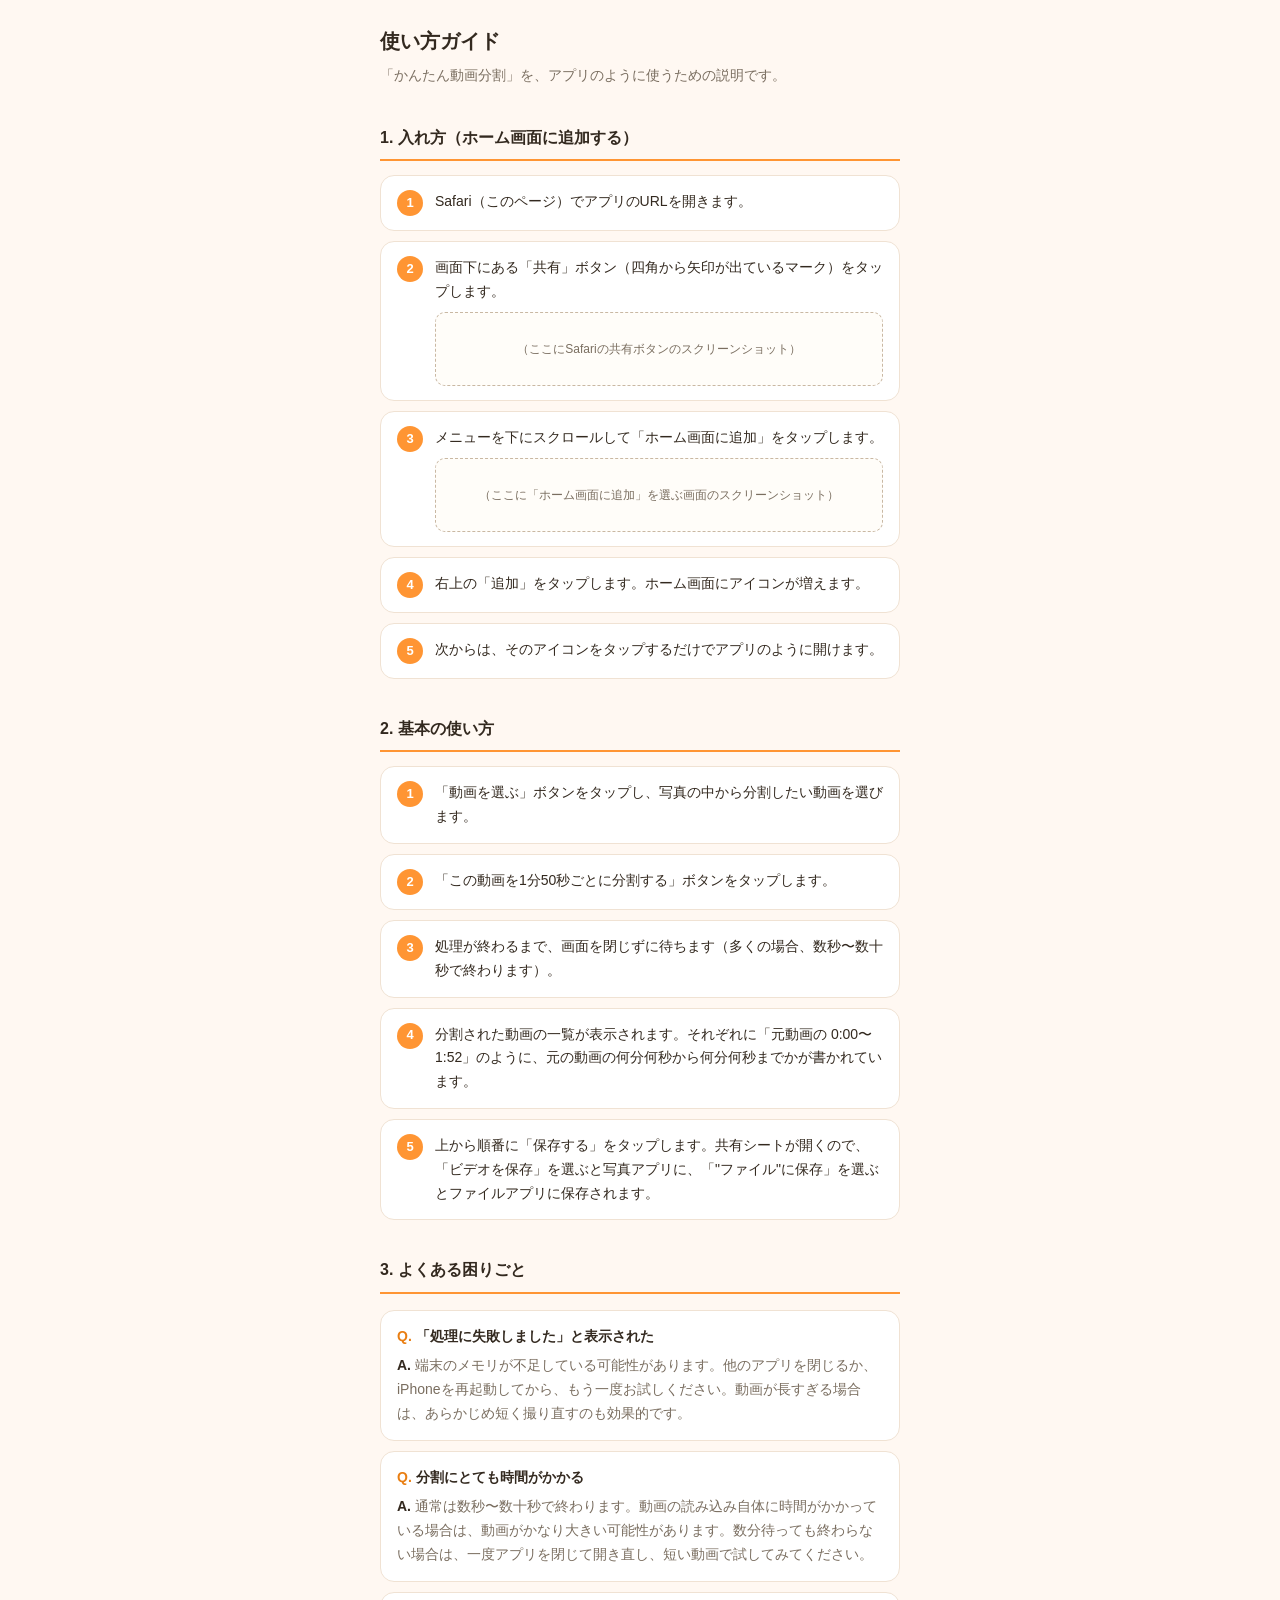
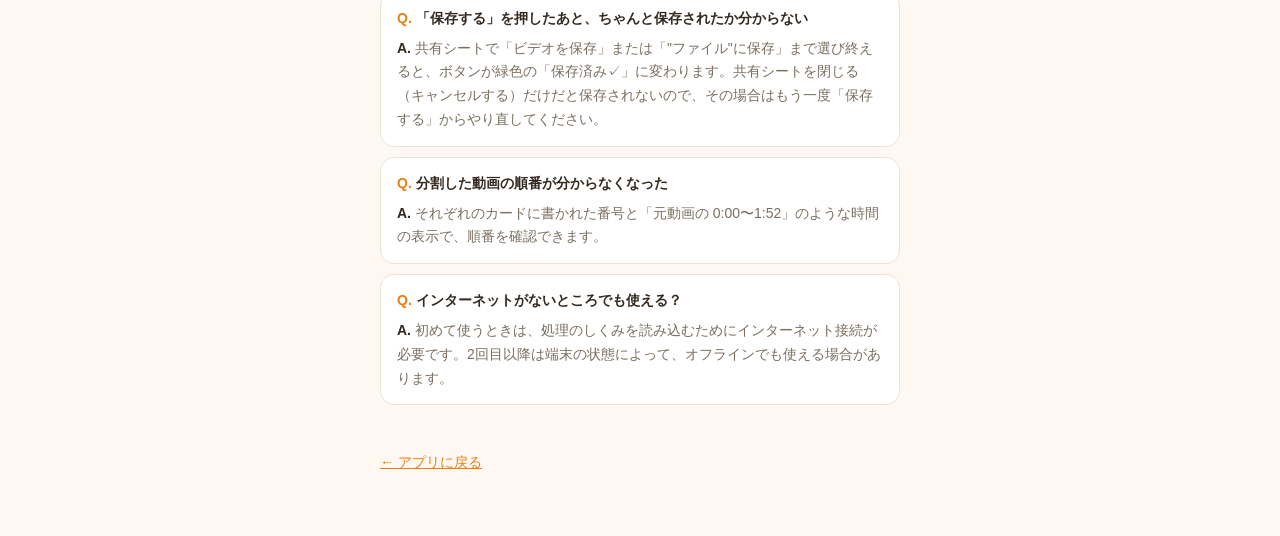
==== manual.html @ d636e201 "Switch save flow to Web Share API for reliable saving - Save button now opens the native share sheet" ====
<!DOCTYPE html>
<html lang="ja">
<head>
<meta charset="UTF-8">
<meta name="viewport" content="width=device-width, initial-scale=1">
<title>使い方 - かんたん動画分割</title>
<style>
  :root {
    --bg: #fff8f2;
    --card: #ffffff;
    --accent: #ff9533;
    --accent-dark: #e97e12;
    --text: #33291f;
    --text-sub: #7a6e60;
    --border: #f0e2d3;
  }
  * { box-sizing: border-box; }
  body {
    margin: 0;
    background: var(--bg);
    color: var(--text);
    font-family: -apple-system, BlinkMacSystemFont, "Hiragino Sans", "Yu Gothic", sans-serif;
    line-height: 1.7;
  }
  .wrap { max-width: 560px; margin: 0 auto; padding: 24px 20px 60px; }
  h1 { font-size: 20px; margin: 0 0 6px; }
  .lead { color: var(--text-sub); font-size: 14px; margin: 0 0 28px; }
  h2 {
    font-size: 16px;
    margin: 36px 0 14px;
    padding-bottom: 8px;
    border-bottom: 2px solid var(--accent);
  }
  ol.steps { list-style: none; margin: 0; padding: 0; }
  ol.steps > li {
    display: flex;
    gap: 12px;
    background: var(--card);
    border: 1px solid var(--border);
    border-radius: 14px;
    padding: 14px 16px;
    margin-bottom: 10px;
    align-items: flex-start;
  }
  .step-num {
    flex: none;
    width: 26px; height: 26px;
    border-radius: 50%;
    background: var(--accent);
    color: #fff;
    font-size: 13px;
    font-weight: 700;
    display: flex; align-items: center; justify-content: center;
  }
  .step-text { font-size: 14px; }
  .shot-box {
    margin-top: 8px;
    border: 1px dashed #c9b8a3;
    border-radius: 10px;
    background: #fffdf9;
    color: var(--text-sub);
    font-size: 12px;
    text-align: center;
    padding: 26px 10px;
  }
  .faq {
    background: var(--card);
    border: 1px solid var(--border);
    border-radius: 14px;
    padding: 14px 16px;
    margin-bottom: 10px;
  }
  .faq dt {
    font-weight: 700;
    font-size: 14px;
    margin-bottom: 6px;
  }
  .faq dt::before { content: "Q. "; color: var(--accent-dark); }
  .faq dd {
    margin: 0;
    font-size: 14px;
    color: var(--text-sub);
  }
  .faq dd::before { content: "A. "; color: var(--text); font-weight: 700; }
  a { color: var(--accent-dark); }
  .back {
    display: inline-block;
    margin-top: 30px;
    font-size: 14px;
  }
</style>
</head>
<body>
<div class="wrap">
  <h1>使い方ガイド</h1>
  <p class="lead">「かんたん動画分割」を、アプリのように使うための説明です。</p>

  <h2>1. 入れ方（ホーム画面に追加する）</h2>
  <ol class="steps">
    <li><span class="step-num">1</span><span class="step-text">Safari（このページ）でアプリのURLを開きます。</span></li>
    <li><span class="step-num">2</span><span class="step-text">画面下にある「共有」ボタン（四角から矢印が出ているマーク）をタップします。
      <div class="shot-box">（ここにSafariの共有ボタンのスクリーンショット）</div>
    </span></li>
    <li><span class="step-num">3</span><span class="step-text">メニューを下にスクロールして「ホーム画面に追加」をタップします。
      <div class="shot-box">（ここに「ホーム画面に追加」を選ぶ画面のスクリーンショット）</div>
    </span></li>
    <li><span class="step-num">4</span><span class="step-text">右上の「追加」をタップします。ホーム画面にアイコンが増えます。</span></li>
    <li><span class="step-num">5</span><span class="step-text">次からは、そのアイコンをタップするだけでアプリのように開けます。</span></li>
  </ol>

  <h2>2. 基本の使い方</h2>
  <ol class="steps">
    <li><span class="step-num">1</span><span class="step-text">「動画を選ぶ」ボタンをタップし、写真の中から分割したい動画を選びます。</span></li>
    <li><span class="step-num">2</span><span class="step-text">「この動画を1分50秒ごとに分割する」ボタンをタップします。</span></li>
    <li><span class="step-num">3</span><span class="step-text">処理が終わるまで、画面を閉じずに待ちます（多くの場合、数秒〜数十秒で終わります）。</span></li>
    <li><span class="step-num">4</span><span class="step-text">分割された動画の一覧が表示されます。それぞれに「元動画の 0:00〜1:52」のように、元の動画の何分何秒から何分何秒までかが書かれています。</span></li>
    <li><span class="step-num">5</span><span class="step-text">上から順番に「保存する」をタップします。共有シートが開くので、「ビデオを保存」を選ぶと写真アプリに、「"ファイル"に保存」を選ぶとファイルアプリに保存されます。</span></li>
  </ol>

  <h2>3. よくある困りごと</h2>
  <dl>
    <div class="faq">
      <dt>「処理に失敗しました」と表示された</dt>
      <dd>端末のメモリが不足している可能性があります。他のアプリを閉じるか、iPhoneを再起動してから、もう一度お試しください。動画が長すぎる場合は、あらかじめ短く撮り直すのも効果的です。</dd>
    </div>
    <div class="faq">
      <dt>分割にとても時間がかかる</dt>
      <dd>通常は数秒〜数十秒で終わります。動画の読み込み自体に時間がかかっている場合は、動画がかなり大きい可能性があります。数分待っても終わらない場合は、一度アプリを閉じて開き直し、短い動画で試してみてください。</dd>
    </div>
    <div class="faq">
      <dt>「保存する」を押したあと、ちゃんと保存されたか分からない</dt>
      <dd>共有シートで「ビデオを保存」または「"ファイル"に保存」まで選び終えると、ボタンが緑色の「保存済み✓」に変わります。共有シートを閉じる（キャンセルする）だけだと保存されないので、その場合はもう一度「保存する」からやり直してください。</dd>
    </div>
    <div class="faq">
      <dt>分割した動画の順番が分からなくなった</dt>
      <dd>それぞれのカードに書かれた番号と「元動画の 0:00〜1:52」のような時間の表示で、順番を確認できます。</dd>
    </div>
    <div class="faq">
      <dt>インターネットがないところでも使える？</dt>
      <dd>初めて使うときは、処理のしくみを読み込むためにインターネット接続が必要です。2回目以降は端末の状態によって、オフラインでも使える場合があります。</dd>
    </div>
  </dl>

  <a class="back" href="index.html">← アプリに戻る</a>
</div>
</body>
</html>
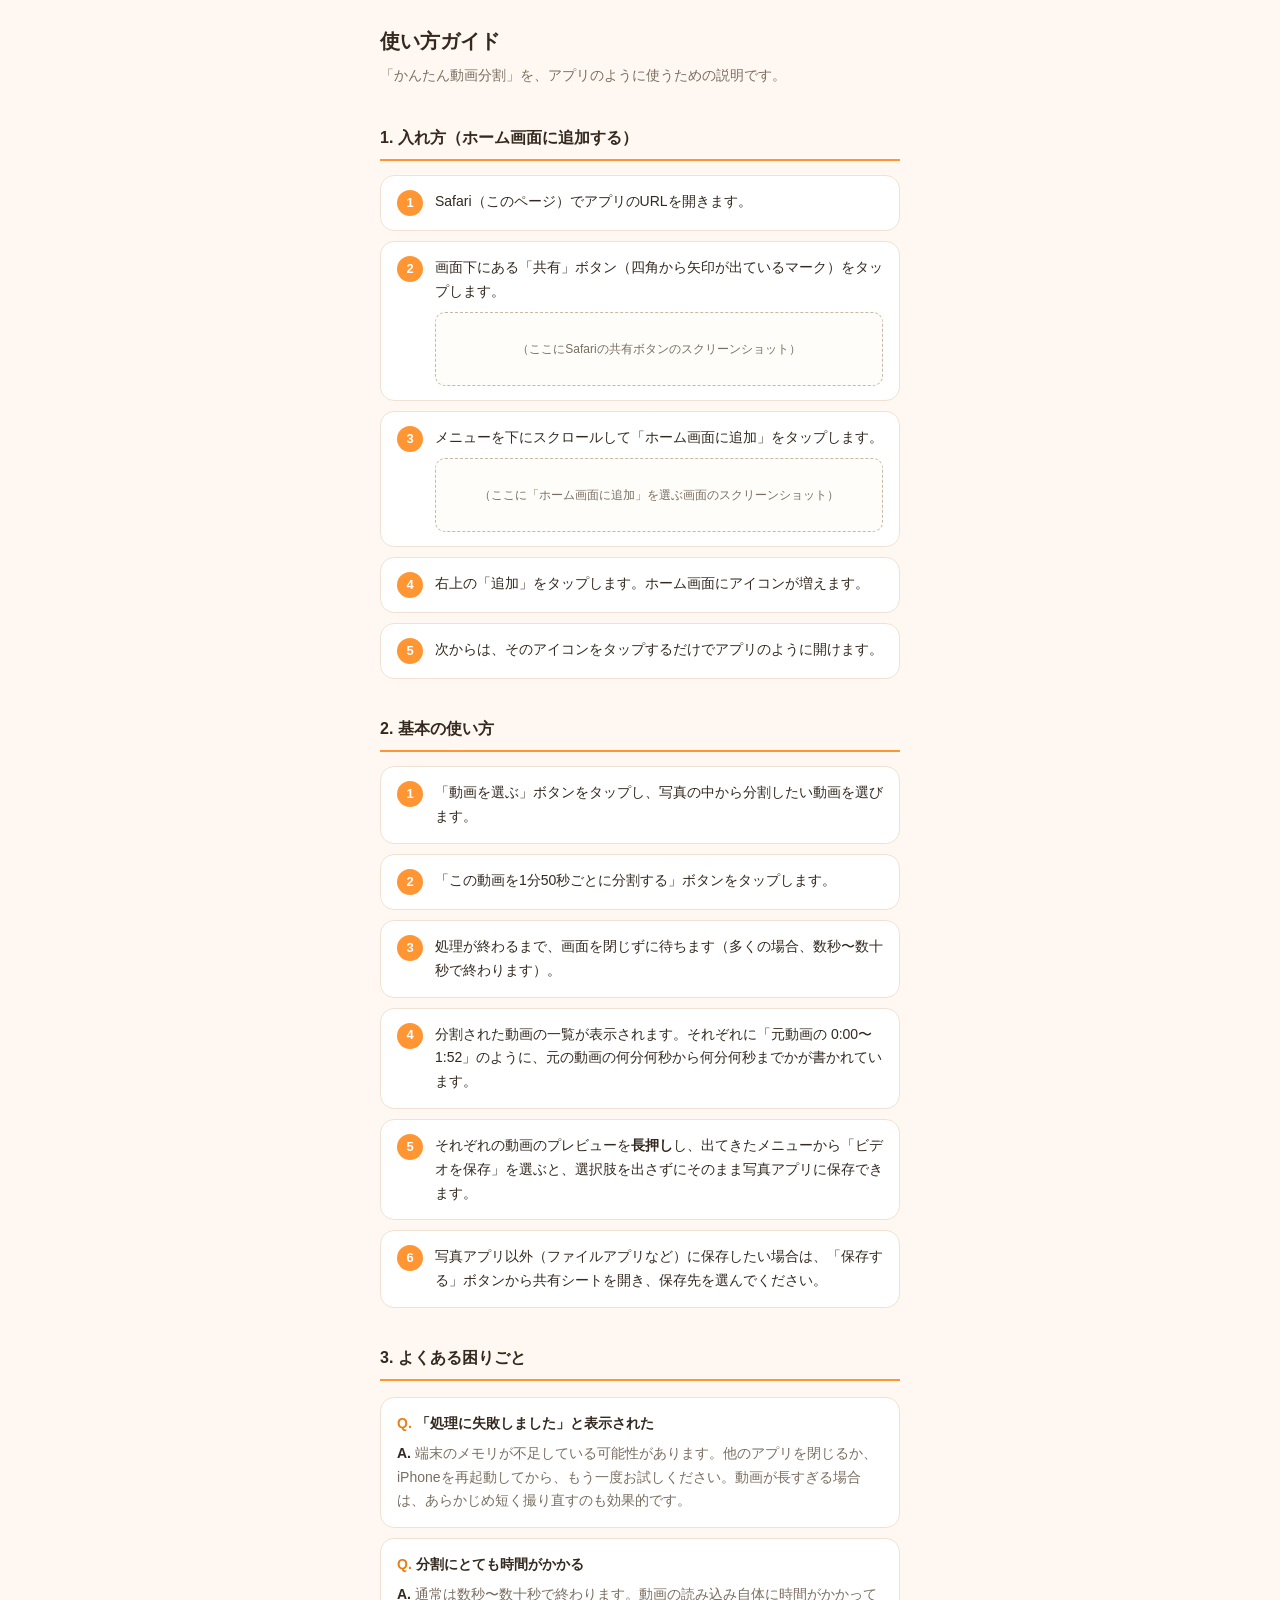
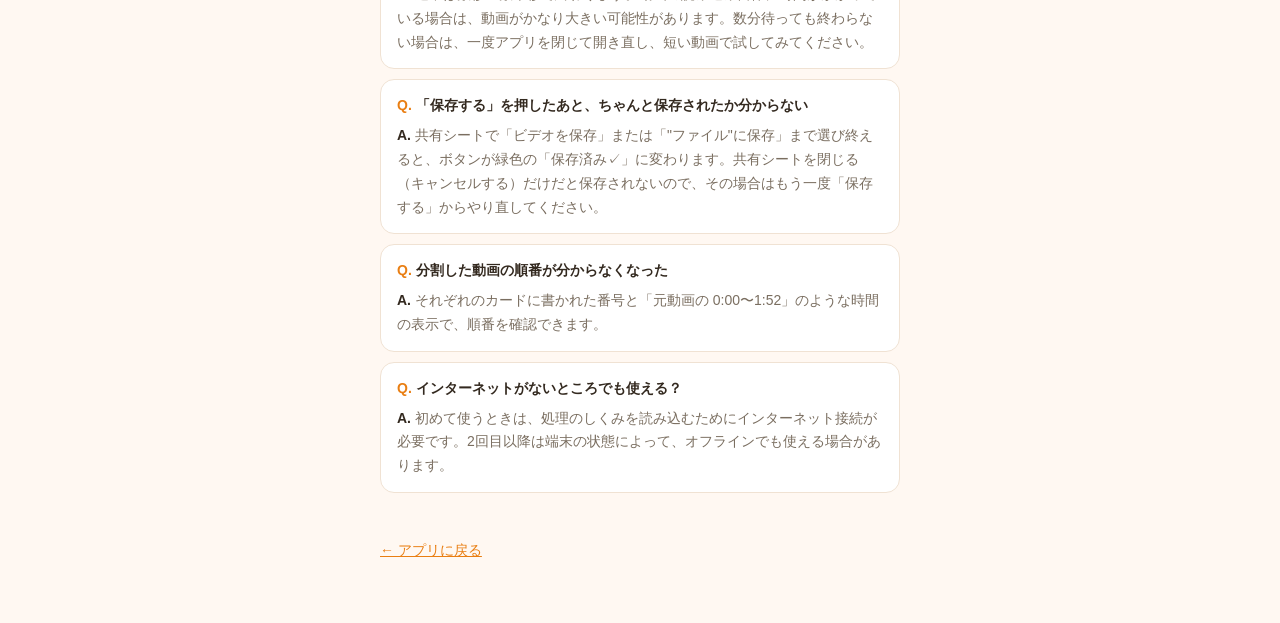
==== commit 4bcc7b69: "Add long-press video preview for one-tap Photos save iOS doesn't let a web app control the order of " ====
--- a/manual.html
+++ b/manual.html
@@ -114,7 +114,8 @@
     <li><span class="step-num">2</span><span class="step-text">「この動画を1分50秒ごとに分割する」ボタンをタップします。</span></li>
     <li><span class="step-num">3</span><span class="step-text">処理が終わるまで、画面を閉じずに待ちます（多くの場合、数秒〜数十秒で終わります）。</span></li>
     <li><span class="step-num">4</span><span class="step-text">分割された動画の一覧が表示されます。それぞれに「元動画の 0:00〜1:52」のように、元の動画の何分何秒から何分何秒までかが書かれています。</span></li>
-    <li><span class="step-num">5</span><span class="step-text">上から順番に「保存する」をタップします。共有シートが開くので、「ビデオを保存」を選ぶと写真アプリに、「"ファイル"に保存」を選ぶとファイルアプリに保存されます。</span></li>
+    <li><span class="step-num">5</span><span class="step-text">それぞれの動画のプレビューを<b>長押し</b>し、出てきたメニューから「ビデオを保存」を選ぶと、選択肢を出さずにそのまま写真アプリに保存できます。</span></li>
+    <li><span class="step-num">6</span><span class="step-text">写真アプリ以外（ファイルアプリなど）に保存したい場合は、「保存する」ボタンから共有シートを開き、保存先を選んでください。</span></li>
   </ol>
 
   <h2>3. よくある困りごと</h2>
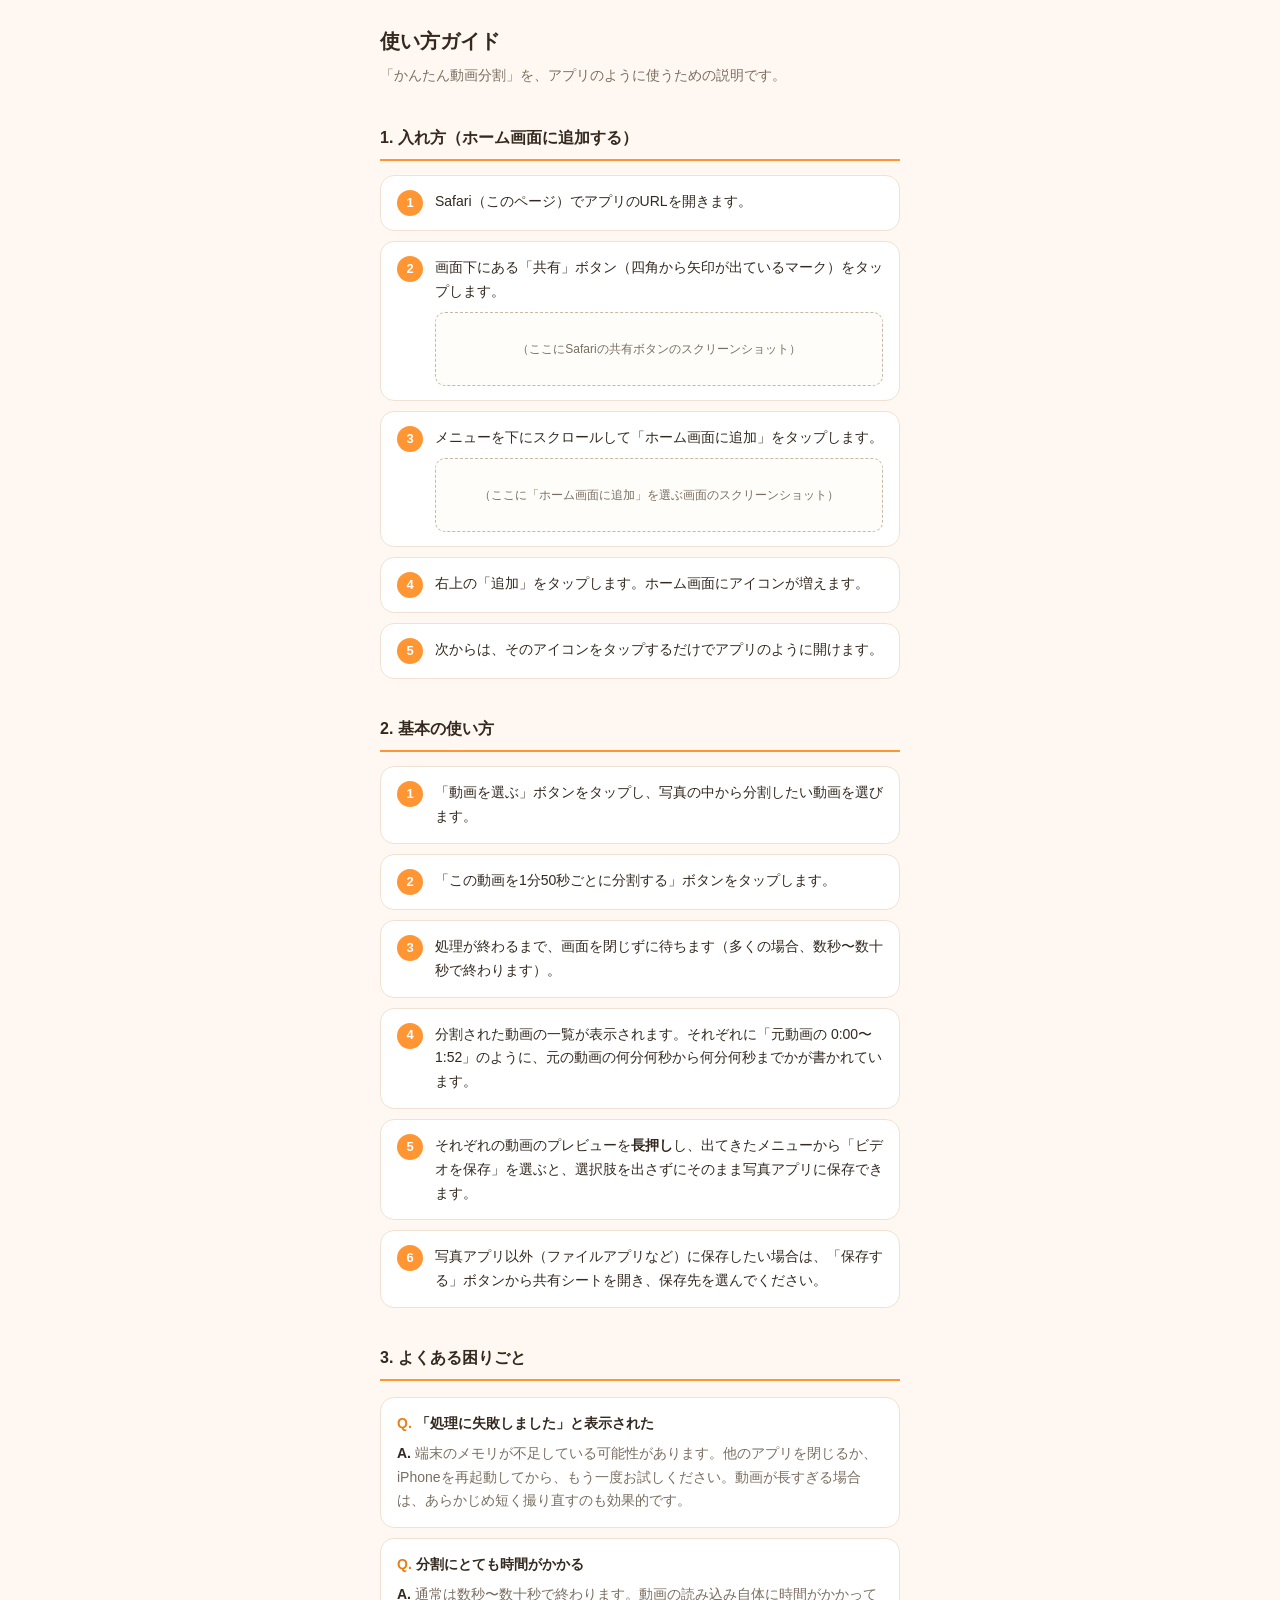
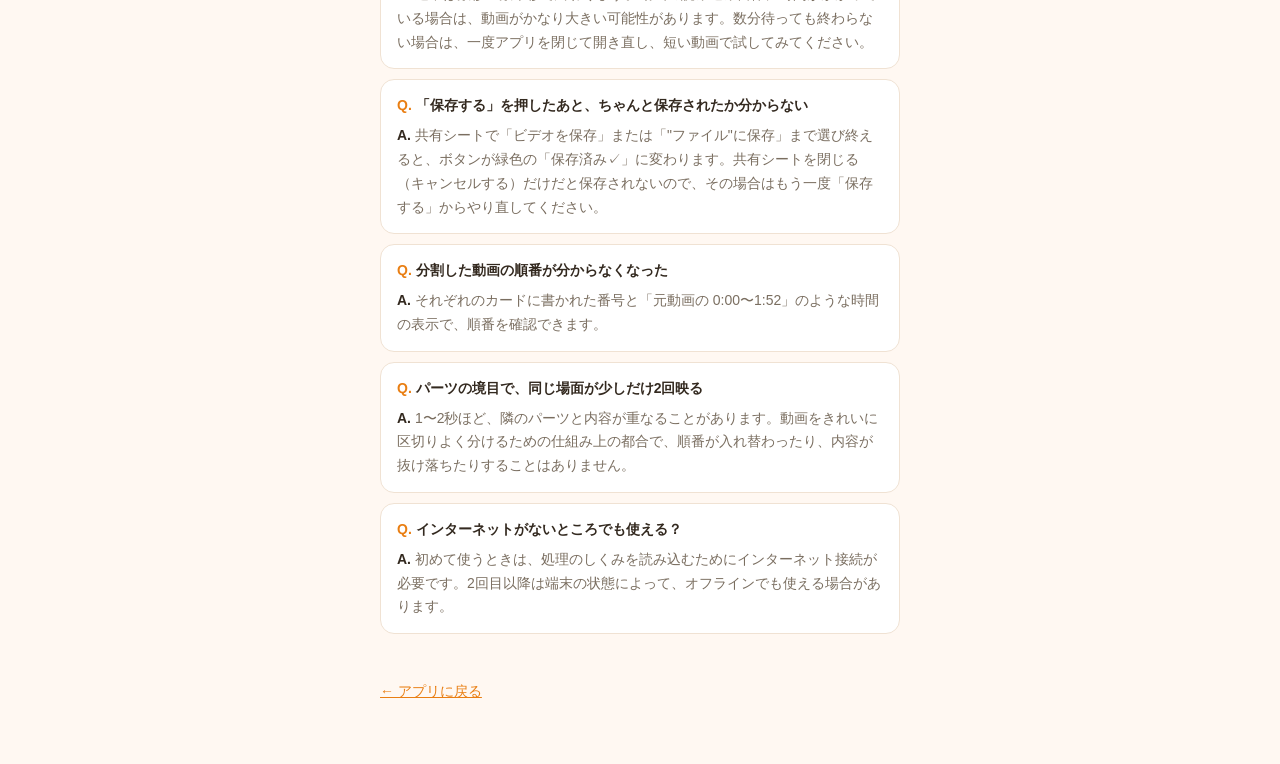
==== commit c2a69366: "Process one segment at a time to cap peak memory usage The single-exec segment-muxer approach had ff" ====
--- a/manual.html
+++ b/manual.html
@@ -137,6 +137,10 @@
       <dd>それぞれのカードに書かれた番号と「元動画の 0:00〜1:52」のような時間の表示で、順番を確認できます。</dd>
     </div>
     <div class="faq">
+      <dt>パーツの境目で、同じ場面が少しだけ2回映る</dt>
+      <dd>1〜2秒ほど、隣のパーツと内容が重なることがあります。動画をきれいに区切りよく分けるための仕組み上の都合で、順番が入れ替わったり、内容が抜け落ちたりすることはありません。</dd>
+    </div>
+    <div class="faq">
       <dt>インターネットがないところでも使える？</dt>
       <dd>初めて使うときは、処理のしくみを読み込むためにインターネット接続が必要です。2回目以降は端末の状態によって、オフラインでも使える場合があります。</dd>
     </div>
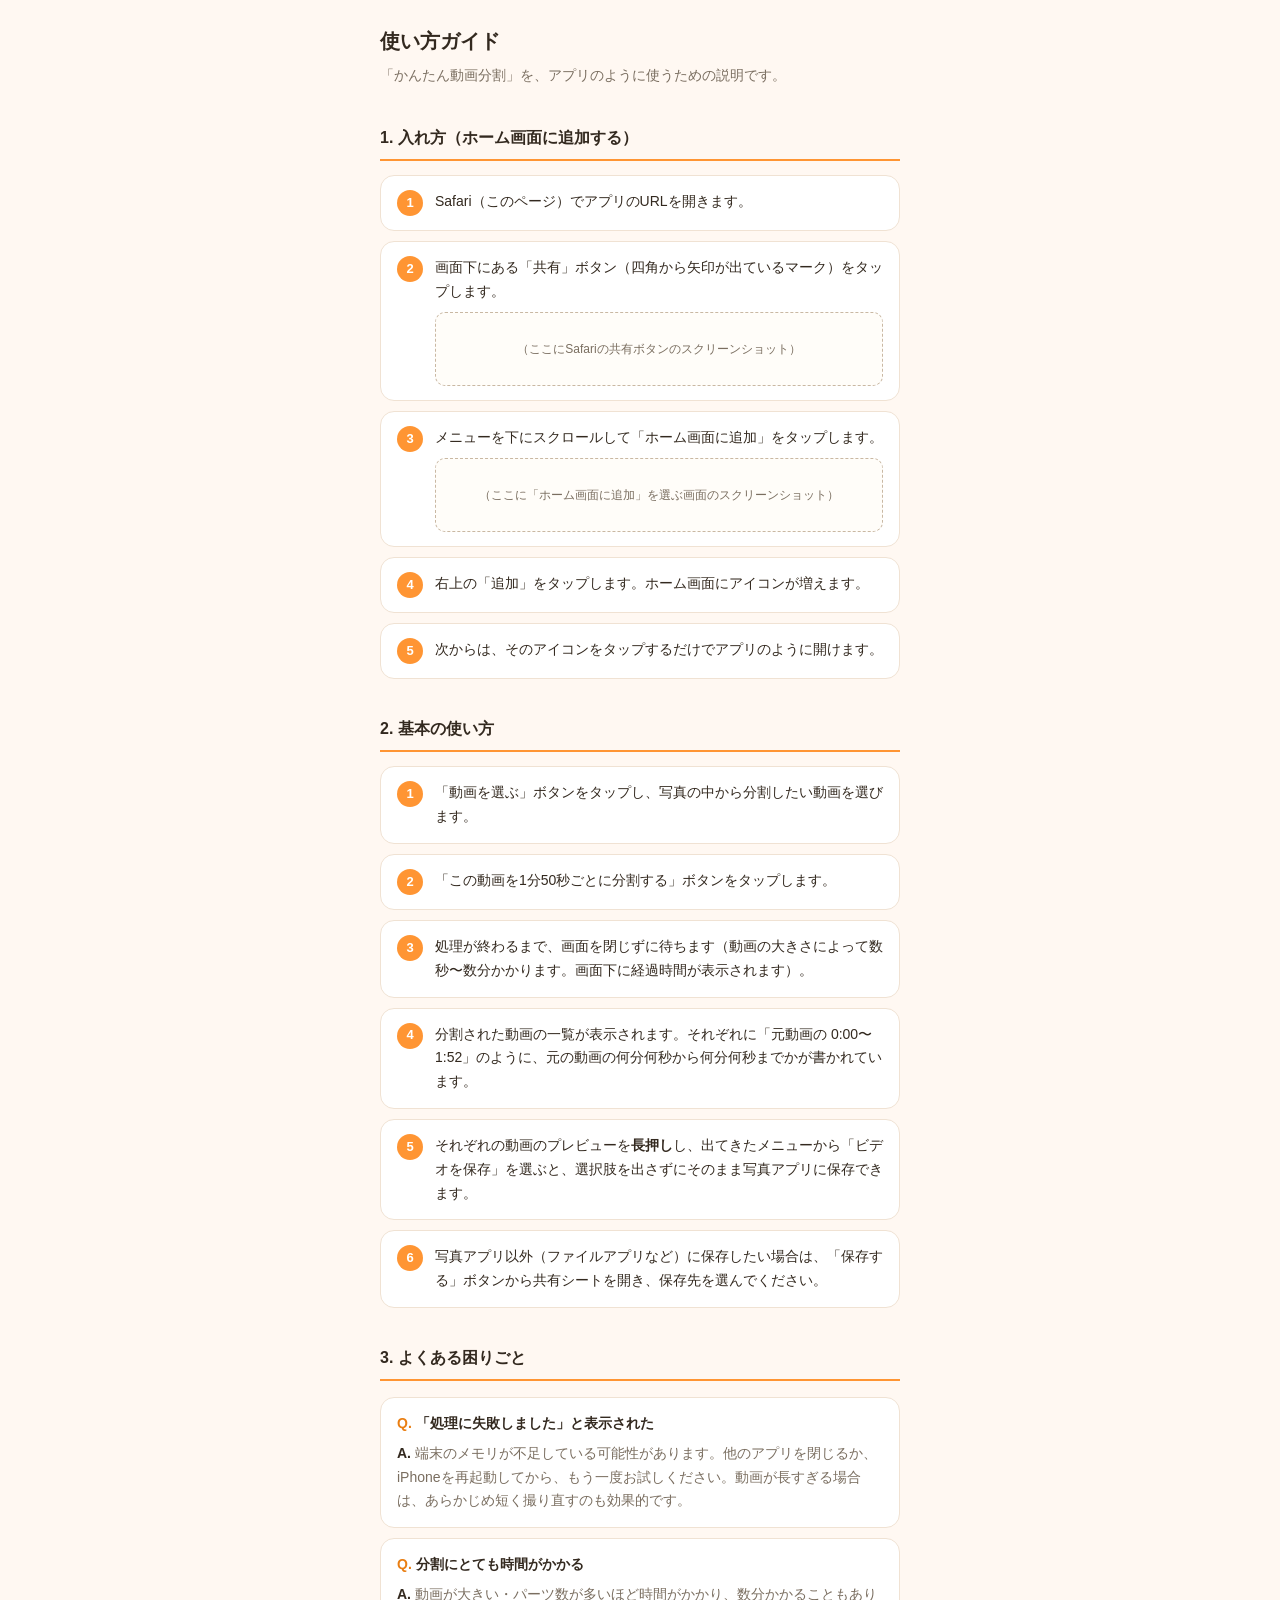
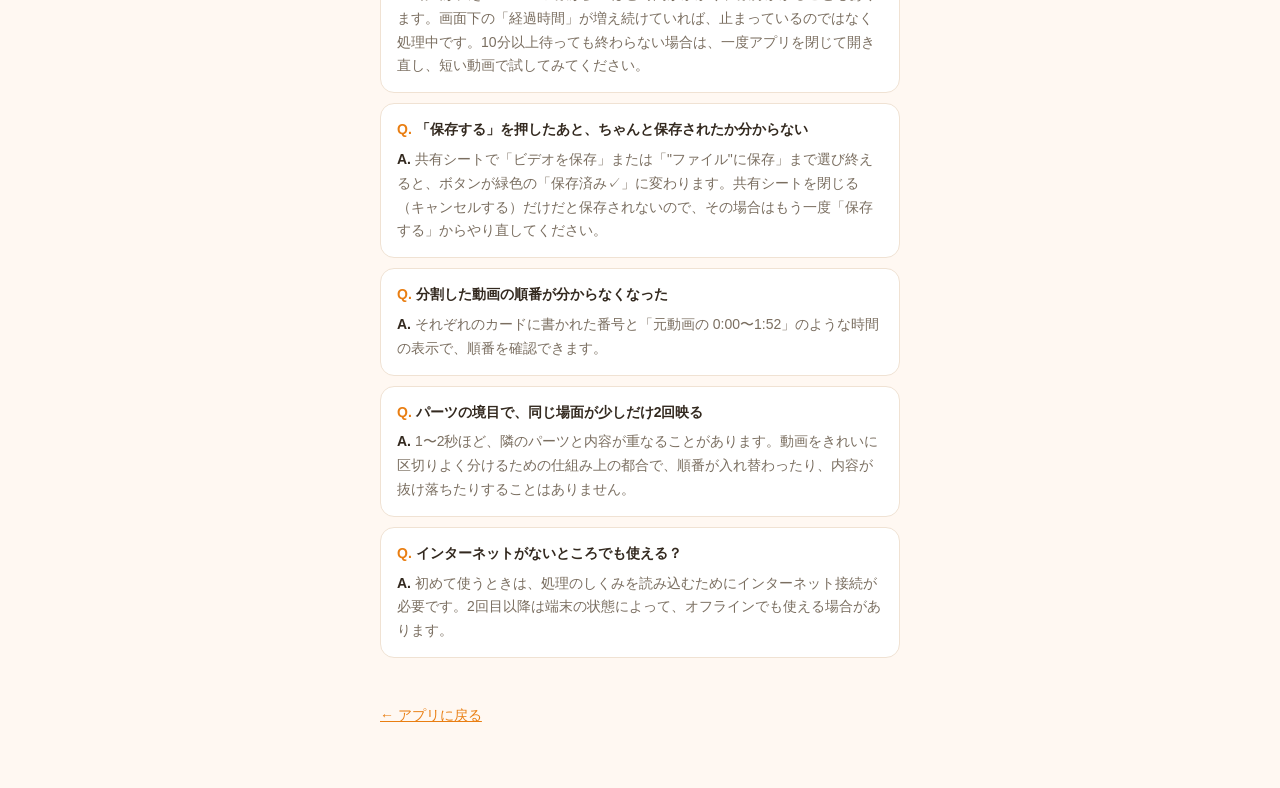
==== commit 2e0f3508: "Remove anxiety-inducing warning; make progress feel alive, not stalled - Drop the "大きな動画です。端末のメモリが不足" ====
--- a/manual.html
+++ b/manual.html
@@ -112,7 +112,7 @@
   <ol class="steps">
     <li><span class="step-num">1</span><span class="step-text">「動画を選ぶ」ボタンをタップし、写真の中から分割したい動画を選びます。</span></li>
     <li><span class="step-num">2</span><span class="step-text">「この動画を1分50秒ごとに分割する」ボタンをタップします。</span></li>
-    <li><span class="step-num">3</span><span class="step-text">処理が終わるまで、画面を閉じずに待ちます（多くの場合、数秒〜数十秒で終わります）。</span></li>
+    <li><span class="step-num">3</span><span class="step-text">処理が終わるまで、画面を閉じずに待ちます（動画の大きさによって数秒〜数分かかります。画面下に経過時間が表示されます）。</span></li>
     <li><span class="step-num">4</span><span class="step-text">分割された動画の一覧が表示されます。それぞれに「元動画の 0:00〜1:52」のように、元の動画の何分何秒から何分何秒までかが書かれています。</span></li>
     <li><span class="step-num">5</span><span class="step-text">それぞれの動画のプレビューを<b>長押し</b>し、出てきたメニューから「ビデオを保存」を選ぶと、選択肢を出さずにそのまま写真アプリに保存できます。</span></li>
     <li><span class="step-num">6</span><span class="step-text">写真アプリ以外（ファイルアプリなど）に保存したい場合は、「保存する」ボタンから共有シートを開き、保存先を選んでください。</span></li>
@@ -126,7 +126,7 @@
     </div>
     <div class="faq">
       <dt>分割にとても時間がかかる</dt>
-      <dd>通常は数秒〜数十秒で終わります。動画の読み込み自体に時間がかかっている場合は、動画がかなり大きい可能性があります。数分待っても終わらない場合は、一度アプリを閉じて開き直し、短い動画で試してみてください。</dd>
+      <dd>動画が大きい・パーツ数が多いほど時間がかかり、数分かかることもあります。画面下の「経過時間」が増え続けていれば、止まっているのではなく処理中です。10分以上待っても終わらない場合は、一度アプリを閉じて開き直し、短い動画で試してみてください。</dd>
     </div>
     <div class="faq">
       <dt>「保存する」を押したあと、ちゃんと保存されたか分からない</dt>
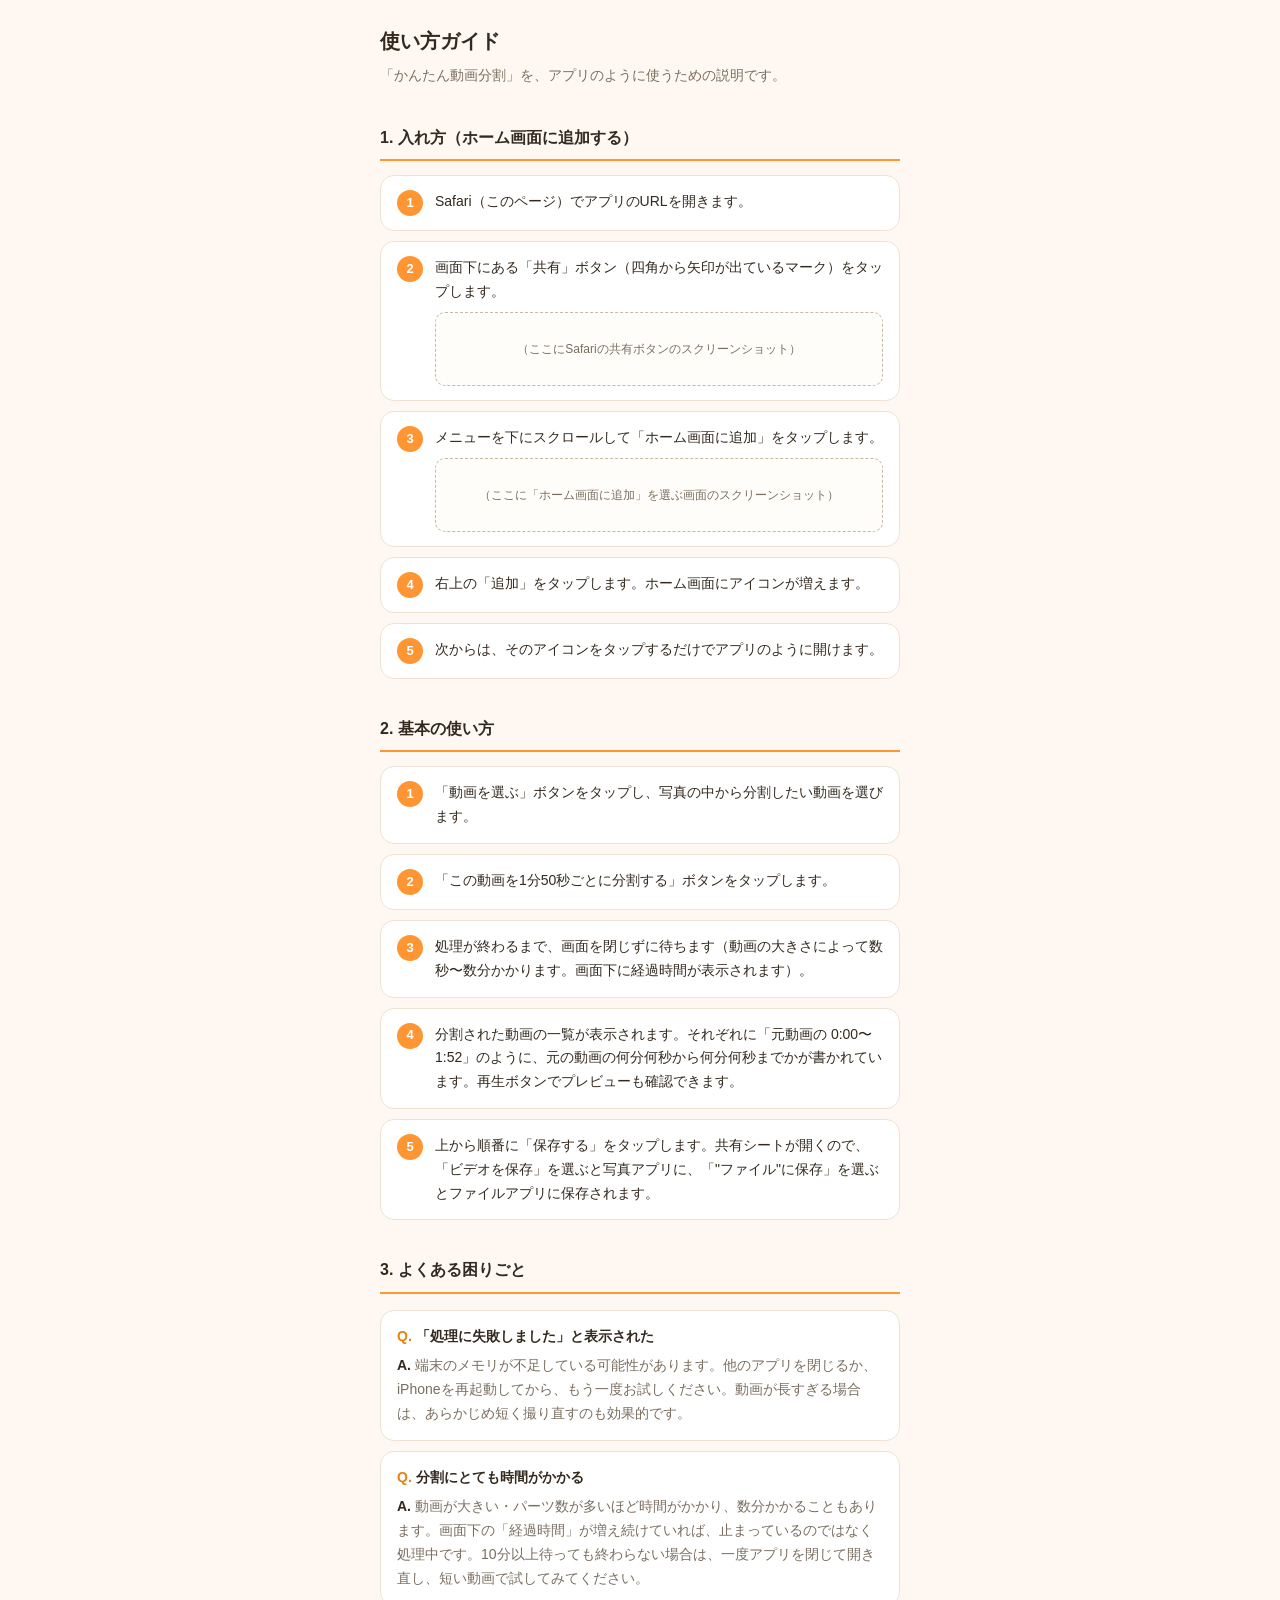
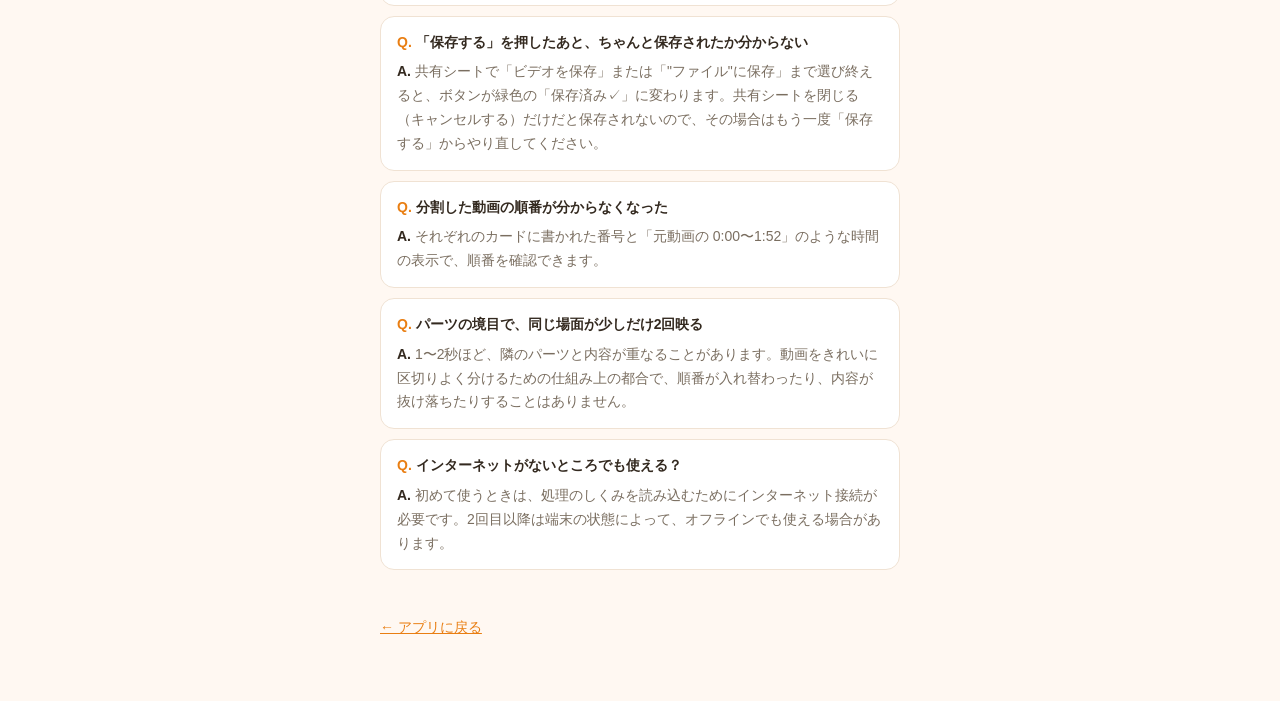
==== commit e89e6470: "Abandon long-press-to-save; simplify preview to plain playback Device report showed this feature was" ====
--- a/manual.html
+++ b/manual.html
@@ -113,9 +113,8 @@
     <li><span class="step-num">1</span><span class="step-text">「動画を選ぶ」ボタンをタップし、写真の中から分割したい動画を選びます。</span></li>
     <li><span class="step-num">2</span><span class="step-text">「この動画を1分50秒ごとに分割する」ボタンをタップします。</span></li>
     <li><span class="step-num">3</span><span class="step-text">処理が終わるまで、画面を閉じずに待ちます（動画の大きさによって数秒〜数分かかります。画面下に経過時間が表示されます）。</span></li>
-    <li><span class="step-num">4</span><span class="step-text">分割された動画の一覧が表示されます。それぞれに「元動画の 0:00〜1:52」のように、元の動画の何分何秒から何分何秒までかが書かれています。</span></li>
-    <li><span class="step-num">5</span><span class="step-text">それぞれの動画のプレビューを<b>長押し</b>し、出てきたメニューから「ビデオを保存」を選ぶと、選択肢を出さずにそのまま写真アプリに保存できます。</span></li>
-    <li><span class="step-num">6</span><span class="step-text">写真アプリ以外（ファイルアプリなど）に保存したい場合は、「保存する」ボタンから共有シートを開き、保存先を選んでください。</span></li>
+    <li><span class="step-num">4</span><span class="step-text">分割された動画の一覧が表示されます。それぞれに「元動画の 0:00〜1:52」のように、元の動画の何分何秒から何分何秒までかが書かれています。再生ボタンでプレビューも確認できます。</span></li>
+    <li><span class="step-num">5</span><span class="step-text">上から順番に「保存する」をタップします。共有シートが開くので、「ビデオを保存」を選ぶと写真アプリに、「"ファイル"に保存」を選ぶとファイルアプリに保存されます。</span></li>
   </ol>
 
   <h2>3. よくある困りごと</h2>
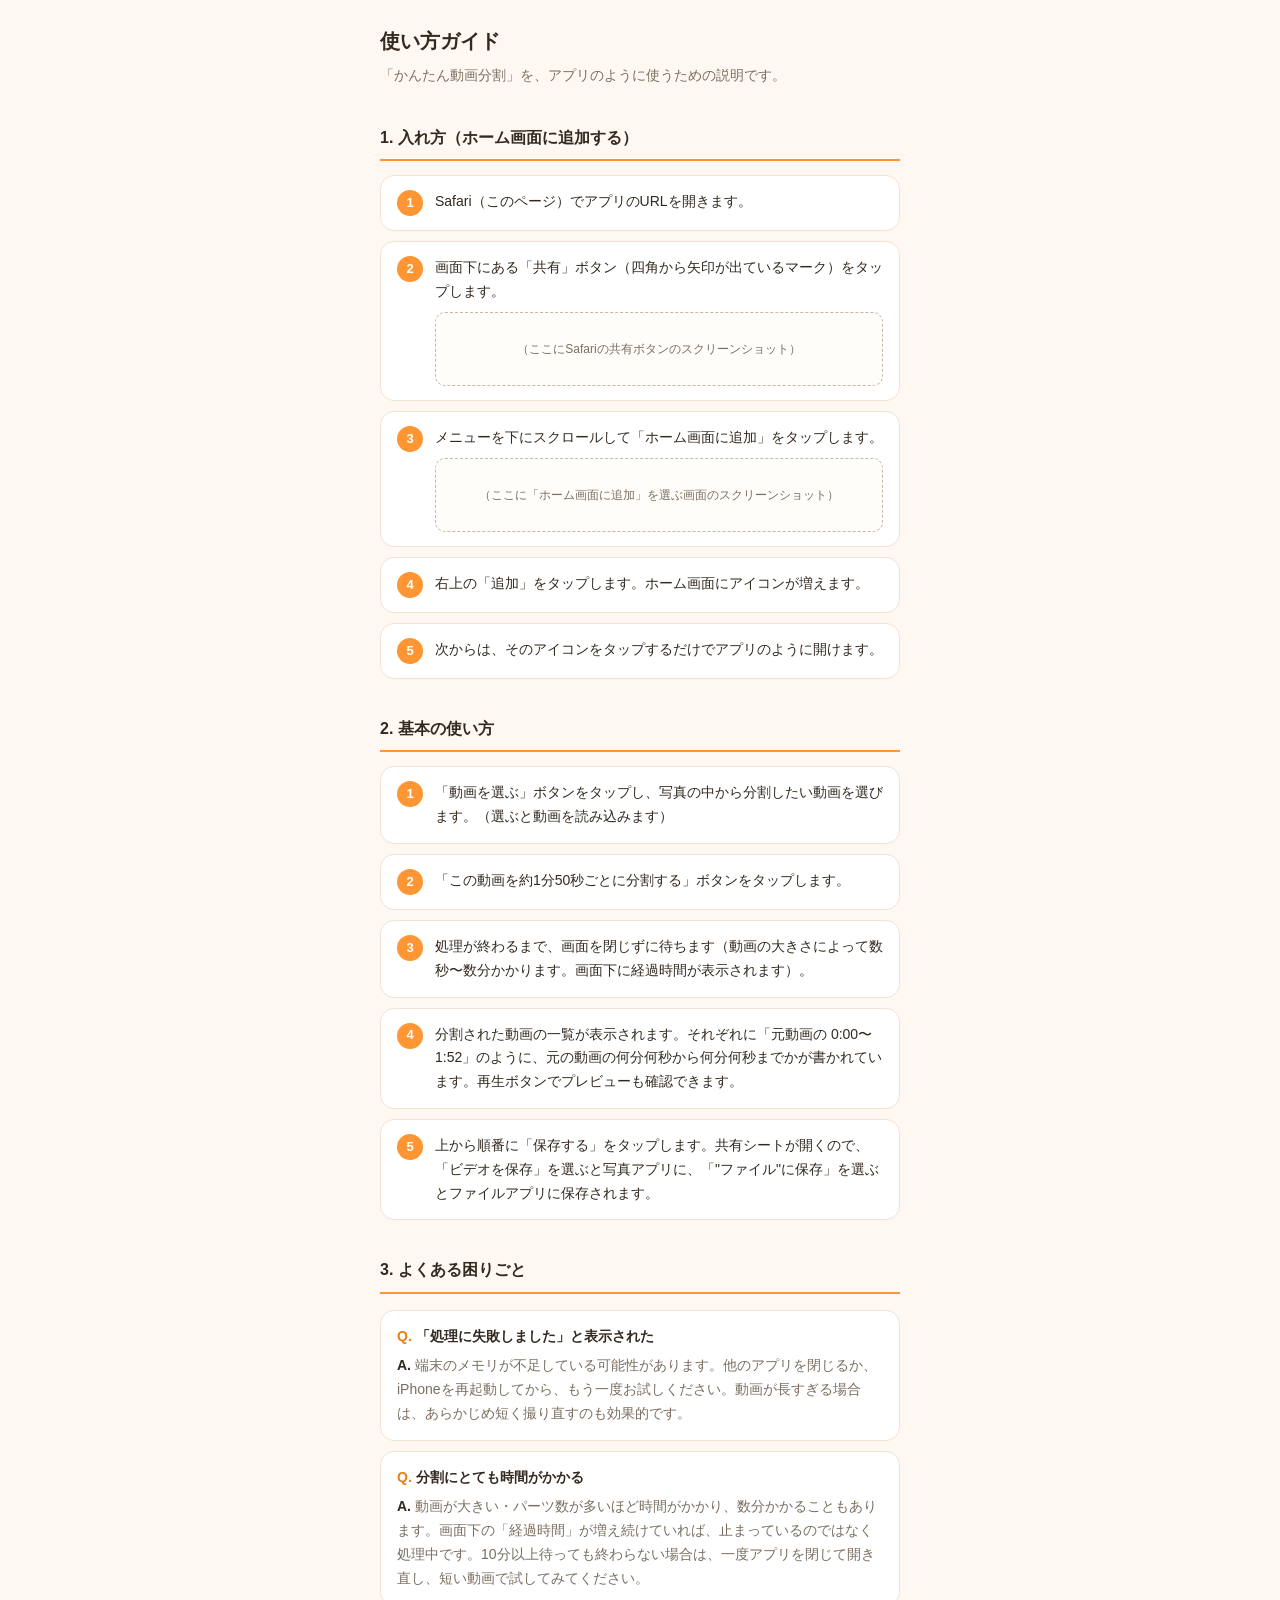
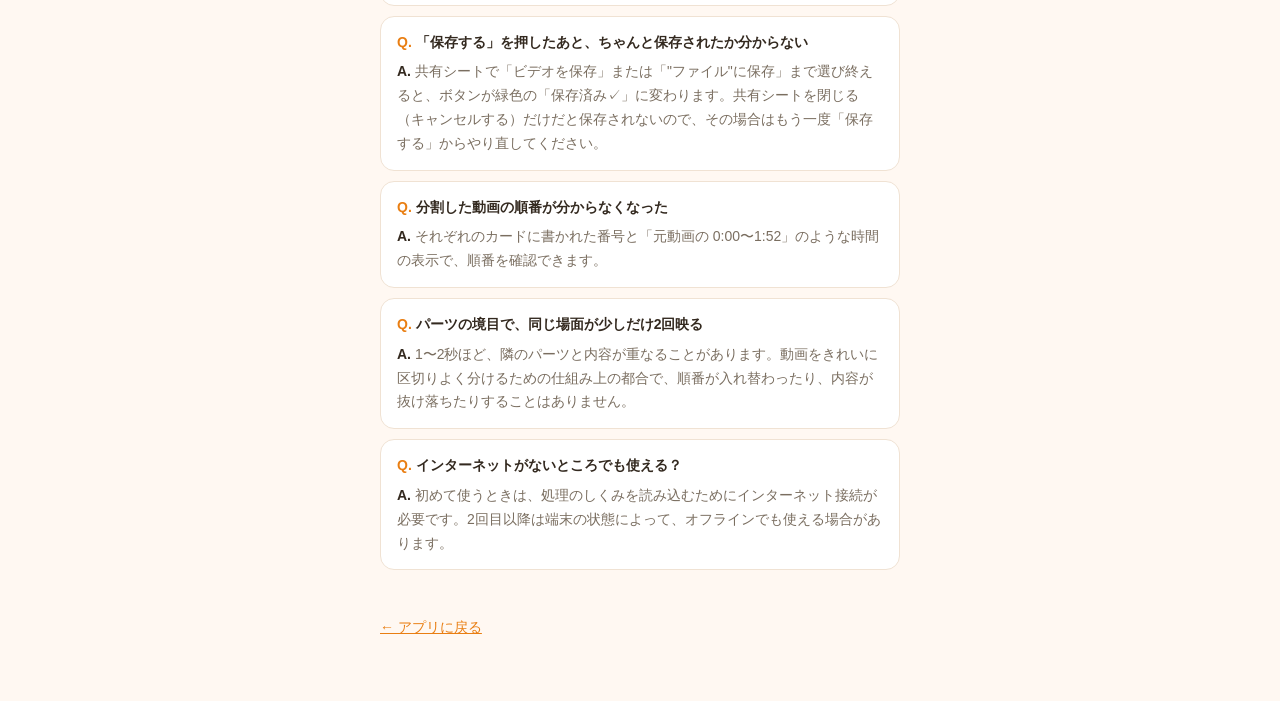
==== commit 8b24626b: "Simplify date fix confirmed working; polish copy per feedback - Date fix confirmed end-to-end on-dev" ====
--- a/manual.html
+++ b/manual.html
@@ -110,8 +110,8 @@
 
   <h2>2. 基本の使い方</h2>
   <ol class="steps">
-    <li><span class="step-num">1</span><span class="step-text">「動画を選ぶ」ボタンをタップし、写真の中から分割したい動画を選びます。</span></li>
-    <li><span class="step-num">2</span><span class="step-text">「この動画を1分50秒ごとに分割する」ボタンをタップします。</span></li>
+    <li><span class="step-num">1</span><span class="step-text">「動画を選ぶ」ボタンをタップし、写真の中から分割したい動画を選びます。（選ぶと動画を読み込みます）</span></li>
+    <li><span class="step-num">2</span><span class="step-text">「この動画を約1分50秒ごとに分割する」ボタンをタップします。</span></li>
     <li><span class="step-num">3</span><span class="step-text">処理が終わるまで、画面を閉じずに待ちます（動画の大きさによって数秒〜数分かかります。画面下に経過時間が表示されます）。</span></li>
     <li><span class="step-num">4</span><span class="step-text">分割された動画の一覧が表示されます。それぞれに「元動画の 0:00〜1:52」のように、元の動画の何分何秒から何分何秒までかが書かれています。再生ボタンでプレビューも確認できます。</span></li>
     <li><span class="step-num">5</span><span class="step-text">上から順番に「保存する」をタップします。共有シートが開くので、「ビデオを保存」を選ぶと写真アプリに、「"ファイル"に保存」を選ぶとファイルアプリに保存されます。</span></li>
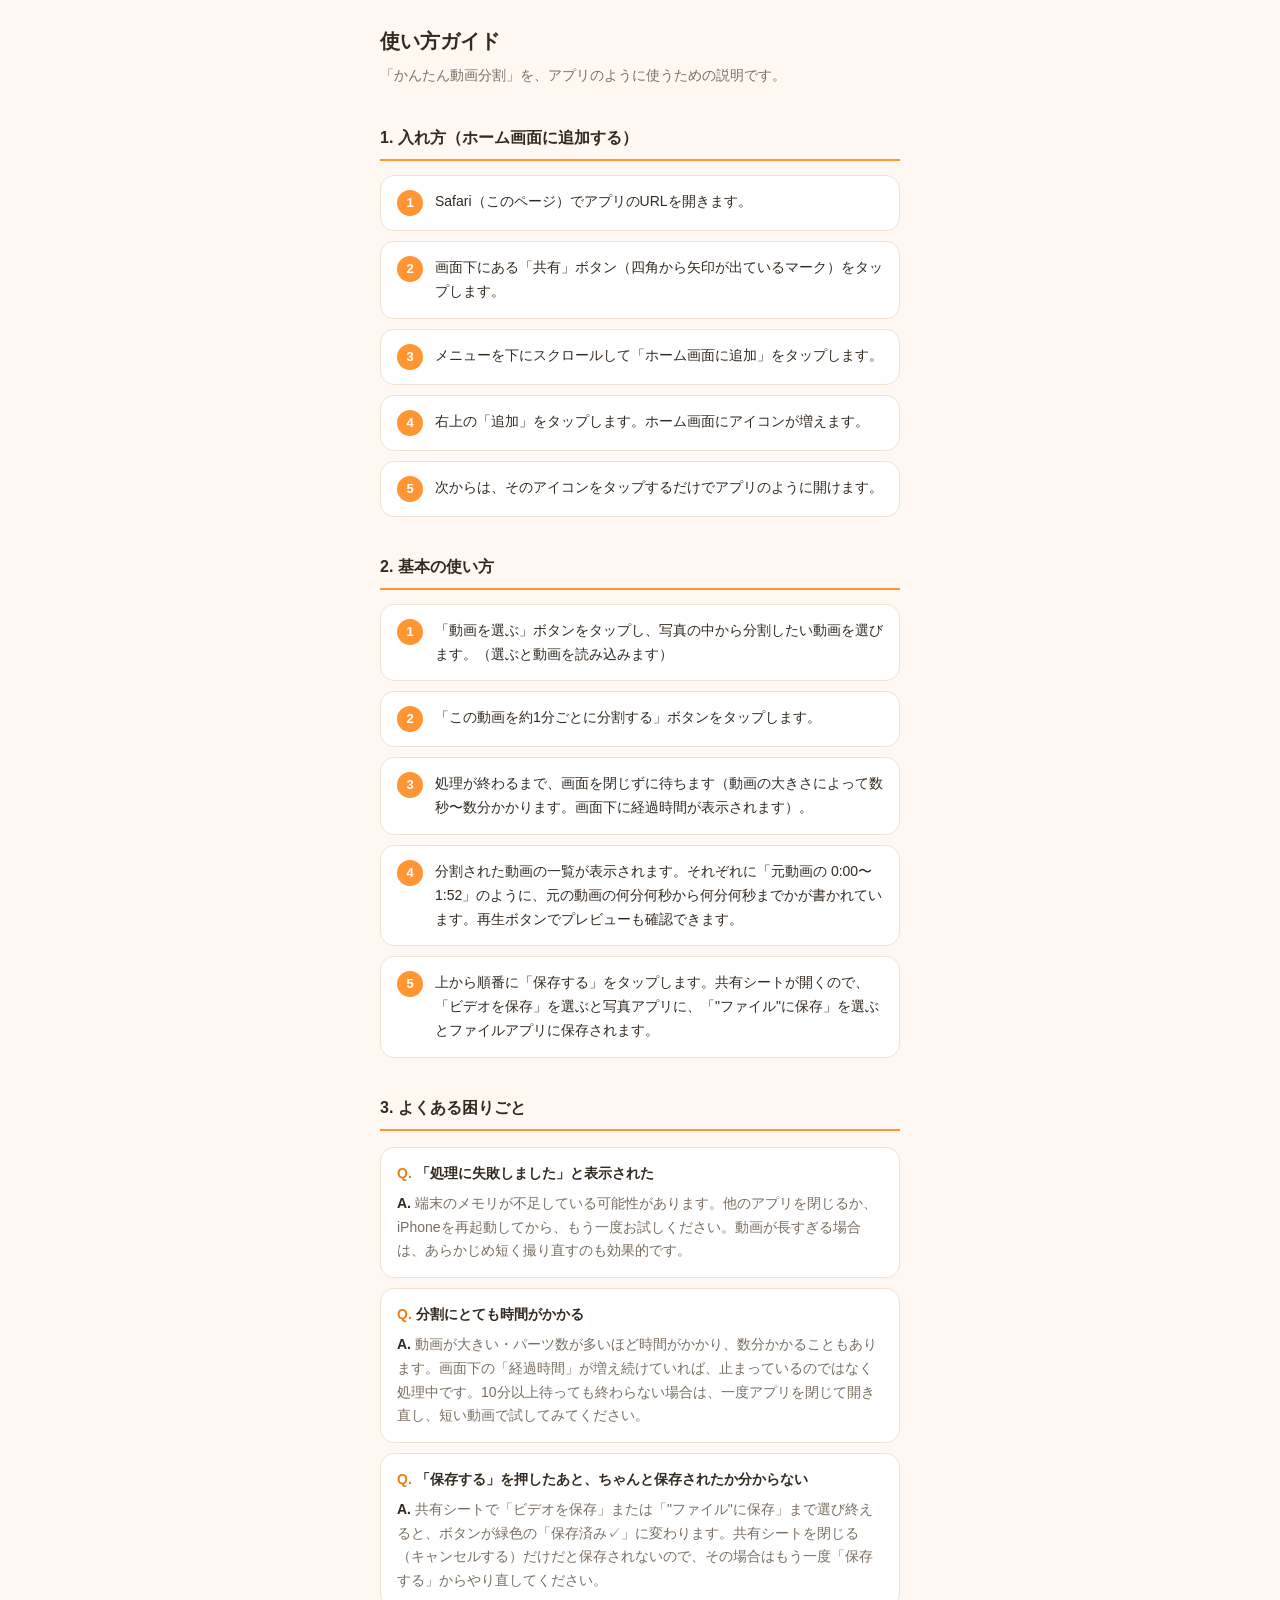
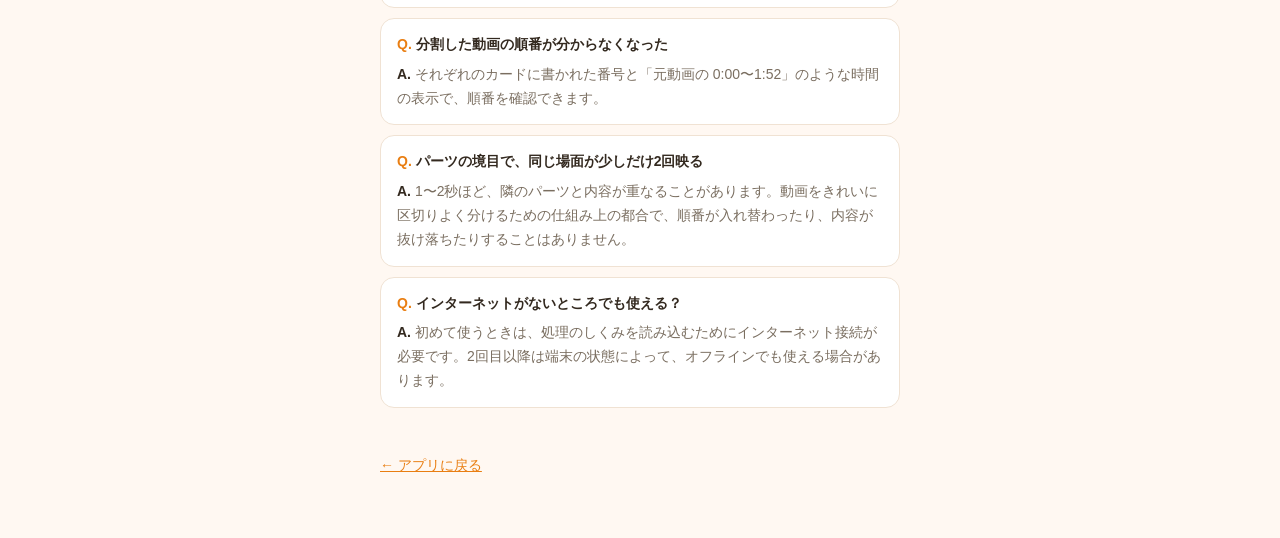
==== commit b4194d8c: "Copy polish: "1分" wording, drop time from button, remove screenshot placeholders - Select-screen des" ====
--- a/manual.html
+++ b/manual.html
@@ -53,16 +53,6 @@
     display: flex; align-items: center; justify-content: center;
   }
   .step-text { font-size: 14px; }
-  .shot-box {
-    margin-top: 8px;
-    border: 1px dashed #c9b8a3;
-    border-radius: 10px;
-    background: #fffdf9;
-    color: var(--text-sub);
-    font-size: 12px;
-    text-align: center;
-    padding: 26px 10px;
-  }
   .faq {
     background: var(--card);
     border: 1px solid var(--border);
@@ -98,12 +88,8 @@
   <h2>1. 入れ方（ホーム画面に追加する）</h2>
   <ol class="steps">
     <li><span class="step-num">1</span><span class="step-text">Safari（このページ）でアプリのURLを開きます。</span></li>
-    <li><span class="step-num">2</span><span class="step-text">画面下にある「共有」ボタン（四角から矢印が出ているマーク）をタップします。
-      <div class="shot-box">（ここにSafariの共有ボタンのスクリーンショット）</div>
-    </span></li>
-    <li><span class="step-num">3</span><span class="step-text">メニューを下にスクロールして「ホーム画面に追加」をタップします。
-      <div class="shot-box">（ここに「ホーム画面に追加」を選ぶ画面のスクリーンショット）</div>
-    </span></li>
+    <li><span class="step-num">2</span><span class="step-text">画面下にある「共有」ボタン（四角から矢印が出ているマーク）をタップします。</span></li>
+    <li><span class="step-num">3</span><span class="step-text">メニューを下にスクロールして「ホーム画面に追加」をタップします。</span></li>
     <li><span class="step-num">4</span><span class="step-text">右上の「追加」をタップします。ホーム画面にアイコンが増えます。</span></li>
     <li><span class="step-num">5</span><span class="step-text">次からは、そのアイコンをタップするだけでアプリのように開けます。</span></li>
   </ol>
@@ -111,7 +97,7 @@
   <h2>2. 基本の使い方</h2>
   <ol class="steps">
     <li><span class="step-num">1</span><span class="step-text">「動画を選ぶ」ボタンをタップし、写真の中から分割したい動画を選びます。（選ぶと動画を読み込みます）</span></li>
-    <li><span class="step-num">2</span><span class="step-text">「この動画を約1分50秒ごとに分割する」ボタンをタップします。</span></li>
+    <li><span class="step-num">2</span><span class="step-text">「この動画を約1分ごとに分割する」ボタンをタップします。</span></li>
     <li><span class="step-num">3</span><span class="step-text">処理が終わるまで、画面を閉じずに待ちます（動画の大きさによって数秒〜数分かかります。画面下に経過時間が表示されます）。</span></li>
     <li><span class="step-num">4</span><span class="step-text">分割された動画の一覧が表示されます。それぞれに「元動画の 0:00〜1:52」のように、元の動画の何分何秒から何分何秒までかが書かれています。再生ボタンでプレビューも確認できます。</span></li>
     <li><span class="step-num">5</span><span class="step-text">上から順番に「保存する」をタップします。共有シートが開くので、「ビデオを保存」を選ぶと写真アプリに、「"ファイル"に保存」を選ぶとファイルアプリに保存されます。</span></li>
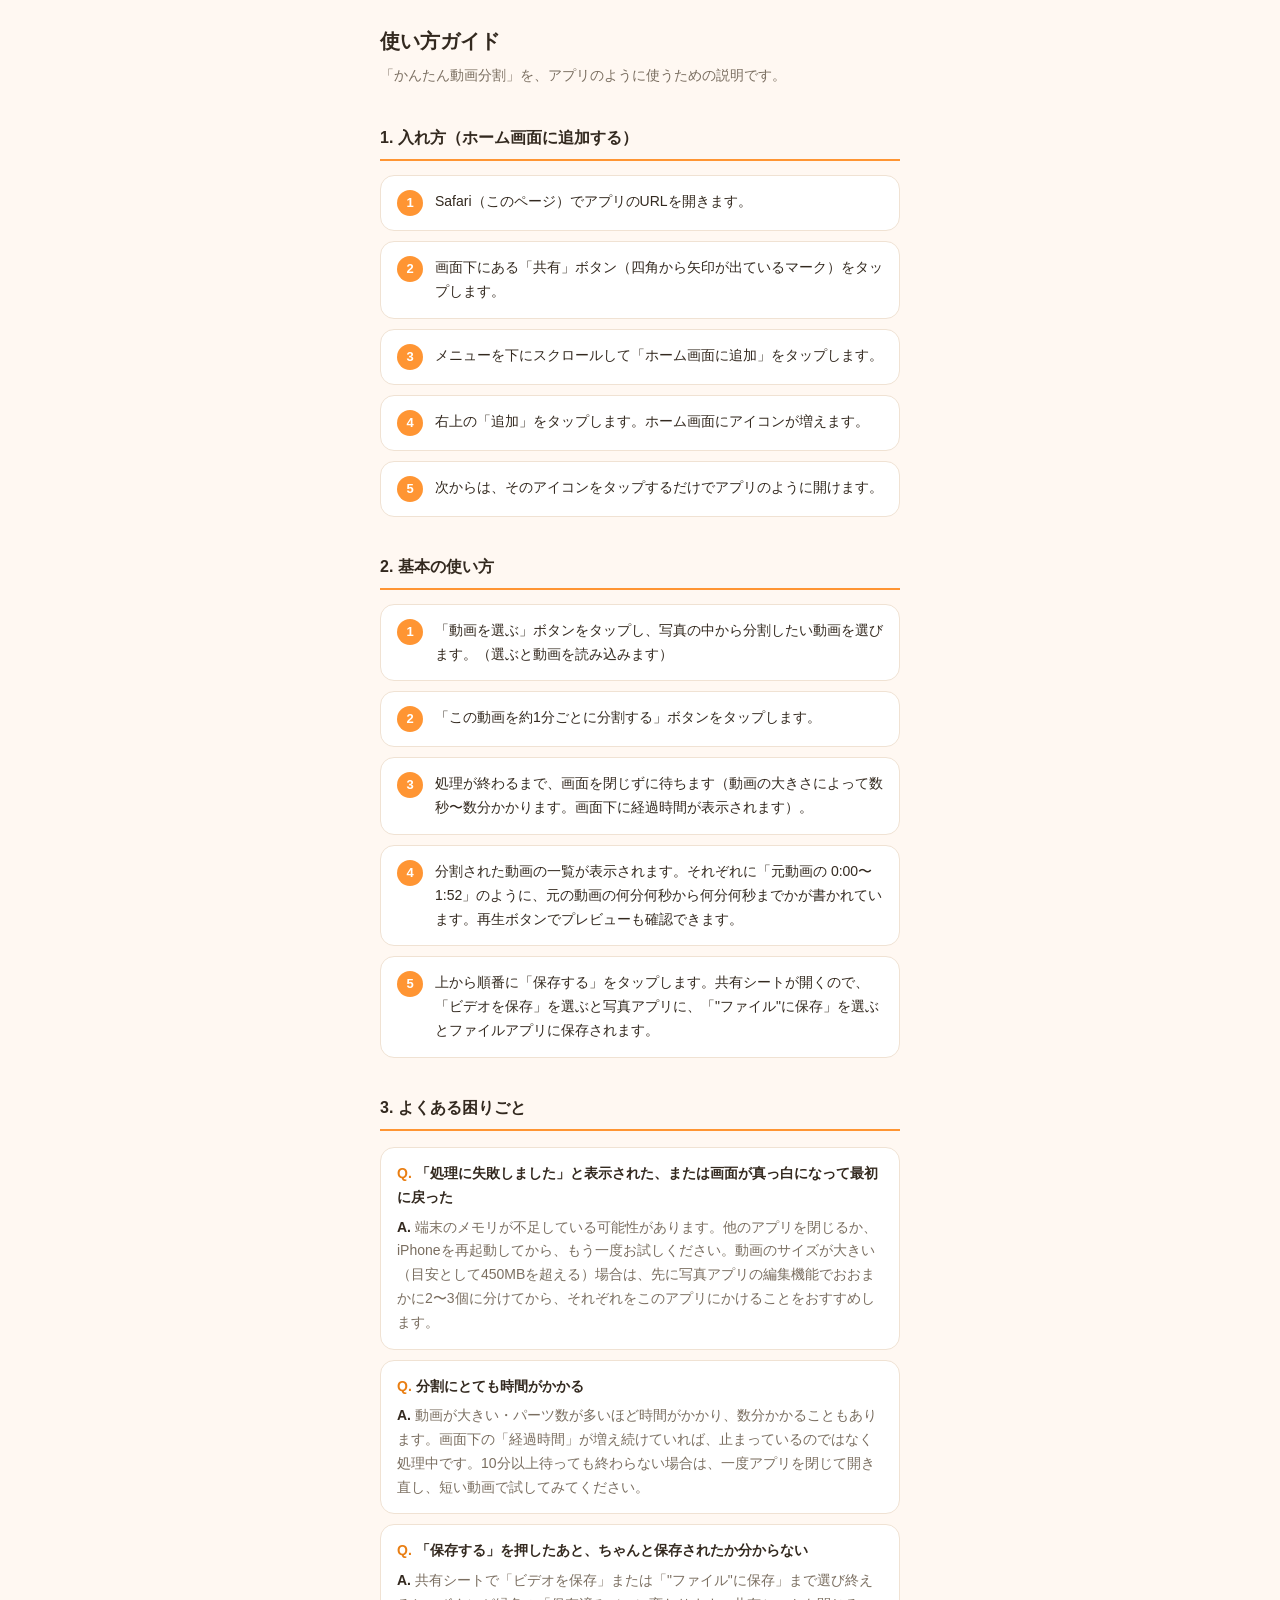
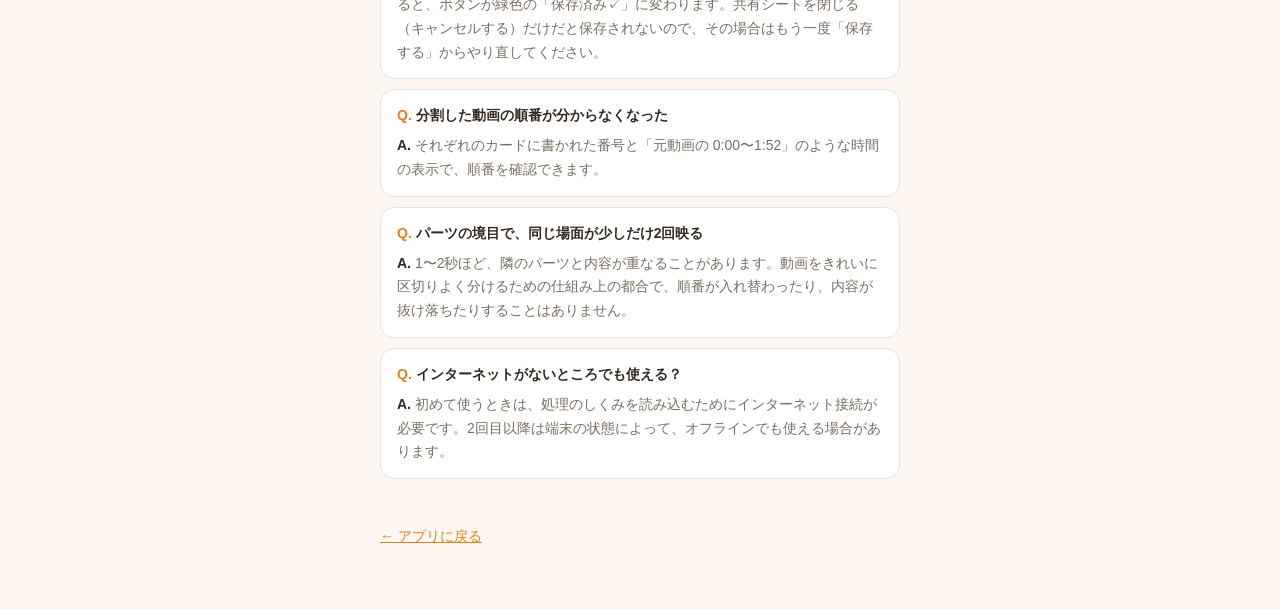
==== commit 4b9e0ed3: "Warn before processing very large videos instead of letting them crash Device evidence now brackets " ====
--- a/manual.html
+++ b/manual.html
@@ -106,8 +106,8 @@
   <h2>3. よくある困りごと</h2>
   <dl>
     <div class="faq">
-      <dt>「処理に失敗しました」と表示された</dt>
-      <dd>端末のメモリが不足している可能性があります。他のアプリを閉じるか、iPhoneを再起動してから、もう一度お試しください。動画が長すぎる場合は、あらかじめ短く撮り直すのも効果的です。</dd>
+      <dt>「処理に失敗しました」と表示された、または画面が真っ白になって最初に戻った</dt>
+      <dd>端末のメモリが不足している可能性があります。他のアプリを閉じるか、iPhoneを再起動してから、もう一度お試しください。動画のサイズが大きい（目安として450MBを超える）場合は、先に写真アプリの編集機能でおおまかに2〜3個に分けてから、それぞれをこのアプリにかけることをおすすめします。</dd>
     </div>
     <div class="faq">
       <dt>分割にとても時間がかかる</dt>
